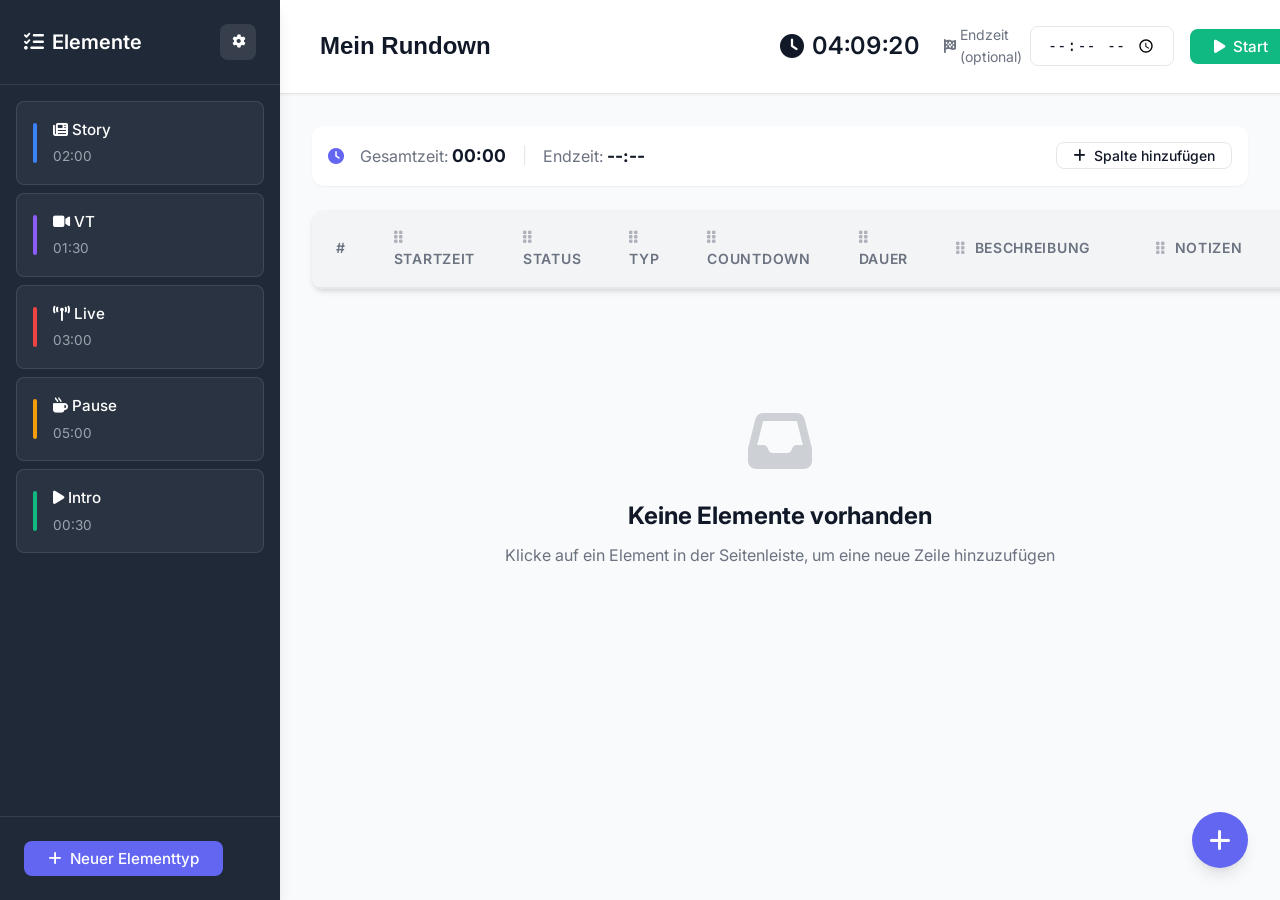
==== index.html @ b4b459bb "Initial Upload" ====
<!DOCTYPE html>
<html lang="de">
<head>
    <meta charset="UTF-8">
    <meta name="viewport" content="width=device-width, initial-scale=1.0">
    <title>BL Rundown Studio</title>
    
    <!-- Google Fonts -->
    <link rel="preconnect" href="https://fonts.googleapis.com">
    <link rel="preconnect" href="https://fonts.gstatic.com" crossorigin>
    <link href="https://fonts.googleapis.com/css2?family=Inter:wght@300;400;500;600;700&display=swap" rel="stylesheet">
    
    <!-- Font Awesome -->
    <link rel="stylesheet" href="https://cdnjs.cloudflare.com/ajax/libs/font-awesome/6.4.0/css/all.min.css">
    
    <link rel="stylesheet" href="styles.css">
</head>
<body>
    <!-- Main Container -->
    <div class="app-container">
        
        <!-- Sidebar -->
        <aside class="sidebar">
            <div class="sidebar-header">
                <h2><i class="fas fa-list-check"></i> Elemente</h2>
                <button id="settings-btn" class="icon-btn" title="Einstellungen">
                    <i class="fas fa-cog"></i>
                </button>
            </div>
            
            <div class="sidebar-content">
                <div id="elements-list" class="elements-list"></div>
            </div>
            
            <div class="sidebar-footer">
                <button id="add-element-type" class="btn btn-primary">
                    <i class="fas fa-plus"></i> Neuer Elementtyp
                </button>
            </div>
        </aside>

        <!-- Main Content -->
        <main class="main-content">
            
            <!-- Header -->
            <header class="app-header">
                <div class="header-left">
                    <input id="rundown-name" type="text" class="rundown-title" placeholder="Rundown-Name" value="Mein Rundown">
                    <span class="save-indicator" id="save-indicator">
                        <i class="fas fa-check-circle"></i> Gespeichert
                    </span>
                </div>
                
                <div class="header-center">
                    <div class="time-display">
                        <i class="fas fa-clock"></i>
                        <span id="current-time">00:00:00</span>
                    </div>
                </div>
                
                <div class="header-right">
                <div class="end-time-group">
                    <label for="end-time">
                        <i class="fas fa-flag-checkered"></i> Endzeit (optional)
                    </label>
                    <input id="end-time" type="time" class="time-input" placeholder="Optional">
                </div>
                    <button id="start-btn" class="btn btn-success">
                        <i class="fas fa-play"></i> Start
                    </button>
                    <button id="reset-btn" class="btn btn-secondary">
                        <i class="fas fa-rotate-right"></i> Reset
                    </button>
                </div>
            </header>

            <!-- Rundown Table -->
            <div class="table-container">
                <div class="table-controls">
                    <div class="total-time">
                        <i class="fas fa-clock"></i>
                        <span>Gesamtzeit: <strong id="total-duration">00:00</strong></span>
                        <span class="separator">|</span>
                        <span>Endzeit: <strong id="calculated-end-time">--:--</strong></span>
                    </div>
                    <button id="add-column-btn" class="btn btn-outline btn-sm">
                        <i class="fas fa-plus"></i> Spalte hinzufügen
                    </button>
                </div>
                
                <table id="rundown-table" class="rundown-table">
                    <thead>
                        <tr id="table-header">
                            <th class="col-number resizable">#<div class="resizer"></div></th>
                            <th class="col-starttime resizable">Startzeit<div class="resizer"></div></th>
                            <th class="col-status resizable">Status<div class="resizer"></div></th>
                            <th class="col-type resizable">Typ<div class="resizer"></div></th>
                            <th class="col-countdown resizable">Countdown<div class="resizer"></div></th>
                            <th class="col-duration resizable">Dauer<div class="resizer"></div></th>
                            <th class="col-description resizable">Beschreibung<div class="resizer"></div></th>
                            <th class="col-notes resizable">Notizen<div class="resizer"></div></th>
                            <th class="col-actions">Aktionen</th>
                        </tr>
                    </thead>
                    <tbody id="rundown-body">
                        <!-- Rows will be added dynamically -->
                    </tbody>
                </table>
                
                <div class="empty-state" id="empty-state">
                    <i class="fas fa-inbox"></i>
                    <h3>Keine Elemente vorhanden</h3>
                    <p>Klicke auf ein Element in der Seitenleiste, um eine neue Zeile hinzuzufügen</p>
                </div>
            </div>

        </main>
    </div>

    <!-- Settings Modal -->
    <div id="settings-modal" class="modal">
        <div class="modal-content">
            <div class="modal-header">
                <h2><i class="fas fa-cog"></i> Einstellungen</h2>
                <button class="modal-close" id="close-settings">
                    <i class="fas fa-times"></i>
                </button>
            </div>
            
            <div class="modal-body">
                <div class="settings-section">
                    <h3>Elementtypen verwalten</h3>
                    <p class="settings-description">Erstelle und bearbeite Standard-Elementtypen für deinen Rundown</p>
                    
                    <div id="element-types-list" class="element-types-list"></div>
                    
                    <button id="add-new-type" class="btn btn-outline">
                        <i class="fas fa-plus"></i> Neuen Typ hinzufügen
                    </button>
                </div>
                
                <div class="settings-section">
                    <h3>Darstellung</h3>
                    <div class="setting-item">
                        <label for="theme-toggle">
                            <i class="fas fa-moon"></i> Dark Mode
                        </label>
                        <label class="switch">
                            <input type="checkbox" id="theme-toggle">
                            <span class="slider"></span>
                        </label>
                    </div>
                </div>
            </div>
            
            <div class="modal-footer">
                <button id="save-settings" class="btn btn-primary">
                    <i class="fas fa-save"></i> Speichern
                </button>
            </div>
        </div>
    </div>

    <!-- Floating Action Button -->
    <button id="fab-add-row" class="fab" title="Neue Zeile hinzufügen">
        <i class="fas fa-plus"></i>
    </button>

    <script src="script.js"></script>
</body>
</html>
---- styles.css ----
/* ===================================
   CSS Variables & Theme
   =================================== */
:root {
    /* Colors */
    --primary-color: #6366f1;
    --primary-hover: #4f46e5;
    --success-color: #10b981;
    --success-hover: #059669;
    --danger-color: #ef4444;
    --danger-hover: #dc2626;
    --warning-color: #f59e0b;
    --secondary-color: #6b7280;
    
    /* Background Colors */
    --bg-primary: #ffffff;
    --bg-secondary: #f9fafb;
    --bg-tertiary: #f3f4f6;
    --bg-sidebar: #1f2937;
    --bg-header: #ffffff;
    
    /* Text Colors */
    --text-primary: #111827;
    --text-secondary: #6b7280;
    --text-tertiary: #9ca3af;
    --text-light: #ffffff;
    
    /* Border Colors */
    --border-color: #e5e7eb;
    --border-hover: #d1d5db;
    
    /* Shadows */
    --shadow-sm: 0 1px 2px 0 rgba(0, 0, 0, 0.05);
    --shadow-md: 0 4px 6px -1px rgba(0, 0, 0, 0.1), 0 2px 4px -1px rgba(0, 0, 0, 0.06);
    --shadow-lg: 0 10px 15px -3px rgba(0, 0, 0, 0.1), 0 4px 6px -2px rgba(0, 0, 0, 0.05);
    --shadow-xl: 0 20px 25px -5px rgba(0, 0, 0, 0.1), 0 10px 10px -5px rgba(0, 0, 0, 0.04);
    
    /* Spacing */
    --spacing-xs: 0.25rem;
    --spacing-sm: 0.5rem;
    --spacing-md: 1rem;
    --spacing-lg: 1.5rem;
    --spacing-xl: 2rem;
    
    /* Border Radius */
    --radius-sm: 0.375rem;
    --radius-md: 0.5rem;
    --radius-lg: 0.75rem;
    --radius-xl: 1rem;
    
    /* Transitions */
    --transition-fast: 150ms ease-in-out;
    --transition-base: 200ms ease-in-out;
    --transition-slow: 300ms ease-in-out;
    
    /* Sidebar */
    --sidebar-width: 280px;
}

/* Dark Mode */
body.dark-mode {
    --bg-primary: #111827;
    --bg-secondary: #1f2937;
    --bg-tertiary: #374151;
    --bg-sidebar: #0f172a;
    --bg-header: #1f2937;
    
    --text-primary: #f9fafb;
    --text-secondary: #d1d5db;
    --text-tertiary: #9ca3af;
    
    --border-color: #374151;
    --border-hover: #4b5563;
}

/* ===================================
   Reset & Base Styles
   =================================== */
* {
    margin: 0;
    padding: 0;
    box-sizing: border-box;
}

body {
    font-family: 'Inter', -apple-system, BlinkMacSystemFont, 'Segoe UI', Roboto, sans-serif;
    background: var(--bg-secondary);
    color: var(--text-primary);
    line-height: 1.6;
    overflow-x: hidden;
}

/* ===================================
   App Container
   =================================== */
.app-container {
    display: flex;
    height: 100vh;
    overflow: hidden;
}

/* ===================================
   Sidebar
   =================================== */
.sidebar {
    width: var(--sidebar-width);
    background: var(--bg-sidebar);
    color: var(--text-light);
    display: flex;
    flex-direction: column;
    box-shadow: var(--shadow-lg);
    z-index: 100;
}

.sidebar-header {
    padding: var(--spacing-lg);
    border-bottom: 1px solid rgba(255, 255, 255, 0.1);
    display: flex;
    justify-content: space-between;
    align-items: center;
}

.sidebar-header h2 {
    font-size: 1.25rem;
    font-weight: 600;
    display: flex;
    align-items: center;
    gap: var(--spacing-sm);
}

.sidebar-content {
    flex: 1;
    overflow-y: auto;
    padding: var(--spacing-md);
}

.sidebar-footer {
    padding: var(--spacing-lg);
    border-top: 1px solid rgba(255, 255, 255, 0.1);
}

/* Elements List */
.elements-list {
    display: flex;
    flex-direction: column;
    gap: var(--spacing-sm);
}

.element-item {
    background: rgba(255, 255, 255, 0.05);
    border: 1px solid rgba(255, 255, 255, 0.1);
    border-radius: var(--radius-md);
    padding: var(--spacing-md);
    cursor: pointer;
    transition: all var(--transition-base);
    display: flex;
    align-items: center;
    gap: var(--spacing-md);
}

.element-item:hover {
    background: rgba(255, 255, 255, 0.1);
    transform: translateX(4px);
}

.element-color {
    width: 4px;
    height: 40px;
    border-radius: var(--radius-sm);
    flex-shrink: 0;
}

.element-info {
    flex: 1;
}

.element-name {
    font-weight: 500;
    font-size: 0.95rem;
    margin-bottom: var(--spacing-xs);
}

.element-duration {
    font-size: 0.85rem;
    color: var(--text-tertiary);
}

.element-actions {
    display: flex;
    gap: var(--spacing-xs);
    opacity: 0;
    transition: opacity var(--transition-base);
}

.element-item:hover .element-actions {
    opacity: 1;
}

/* ===================================
   Main Content
   =================================== */
.main-content {
    flex: 1;
    display: flex;
    flex-direction: column;
    overflow: hidden;
}

/* ===================================
   Header
   =================================== */
.app-header {
    background: var(--bg-header);
    padding: var(--spacing-lg) var(--spacing-xl);
    border-bottom: 1px solid var(--border-color);
    display: flex;
    justify-content: space-between;
    align-items: center;
    gap: var(--spacing-lg);
    box-shadow: var(--shadow-sm);
}

.header-left {
    display: flex;
    align-items: center;
    gap: var(--spacing-md);
    flex: 1;
}

.rundown-title {
    font-size: 1.5rem;
    font-weight: 600;
    border: none;
    background: transparent;
    color: var(--text-primary);
    outline: none;
    padding: var(--spacing-sm);
    border-radius: var(--radius-md);
    transition: background var(--transition-base);
}

.rundown-title:hover,
.rundown-title:focus {
    background: var(--bg-tertiary);
}

.save-indicator {
    display: flex;
    align-items: center;
    gap: var(--spacing-xs);
    font-size: 0.875rem;
    color: var(--success-color);
    opacity: 0;
    transition: opacity var(--transition-base);
}

.save-indicator.show {
    opacity: 1;
}

.header-center {
    display: flex;
    align-items: center;
}

.time-display {
    display: flex;
    align-items: center;
    gap: var(--spacing-sm);
    font-size: 1.5rem;
    font-weight: 600;
    color: var(--text-primary);
    font-variant-numeric: tabular-nums;
}

.header-right {
    display: flex;
    align-items: center;
    gap: var(--spacing-md);
}

.end-time-group {
    display: flex;
    align-items: center;
    gap: var(--spacing-sm);
}

.end-time-group label {
    font-size: 0.875rem;
    color: var(--text-secondary);
    display: flex;
    align-items: center;
    gap: var(--spacing-xs);
}

.time-input {
    padding: var(--spacing-sm) var(--spacing-md);
    border: 1px solid var(--border-color);
    border-radius: var(--radius-md);
    font-size: 0.95rem;
    background: var(--bg-primary);
    color: var(--text-primary);
    transition: all var(--transition-base);
}

.time-input:focus {
    outline: none;
    border-color: var(--primary-color);
    box-shadow: 0 0 0 3px rgba(99, 102, 241, 0.1);
}

/* ===================================
   Buttons
   =================================== */
.btn {
    padding: var(--spacing-sm) var(--spacing-lg);
    border: none;
    border-radius: var(--radius-md);
    font-size: 0.95rem;
    font-weight: 500;
    cursor: pointer;
    display: inline-flex;
    align-items: center;
    gap: var(--spacing-sm);
    transition: all var(--transition-base);
    font-family: inherit;
}

.btn:hover {
    transform: translateY(-1px);
    box-shadow: var(--shadow-md);
}

.btn:active {
    transform: translateY(0);
}

.btn-primary {
    background: var(--primary-color);
    color: white;
}

.btn-primary:hover {
    background: var(--primary-hover);
}

.btn-success {
    background: var(--success-color);
    color: white;
}

.btn-success:hover {
    background: var(--success-hover);
}

.btn-secondary {
    background: var(--secondary-color);
    color: white;
}

.btn-secondary:hover {
    background: #4b5563;
}

.btn-danger {
    background: var(--danger-color);
    color: white;
}

.btn-danger:hover {
    background: var(--danger-hover);
}

.btn-outline {
    background: transparent;
    border: 1px solid var(--border-color);
    color: var(--text-primary);
}

.btn-outline:hover {
    background: var(--bg-tertiary);
}

.icon-btn {
    width: 36px;
    height: 36px;
    border: none;
    background: rgba(255, 255, 255, 0.1);
    color: var(--text-light);
    border-radius: var(--radius-md);
    cursor: pointer;
    display: flex;
    align-items: center;
    justify-content: center;
    transition: all var(--transition-base);
}

.icon-btn:hover {
    background: rgba(255, 255, 255, 0.2);
}

/* ===================================
   Table Container
   =================================== */
.table-container {
    flex: 1;
    overflow: auto;
    padding: var(--spacing-xl);
    position: relative;
}

.table-controls {
    display: flex;
    justify-content: space-between;
    align-items: center;
    margin-bottom: var(--spacing-lg);
    padding: var(--spacing-md);
    background: var(--bg-primary);
    border-radius: var(--radius-lg);
    box-shadow: var(--shadow-sm);
}

.total-time {
    display: flex;
    align-items: center;
    gap: var(--spacing-md);
    font-size: 1rem;
    color: var(--text-secondary);
}

.total-time i {
    color: var(--primary-color);
}

.total-time strong {
    color: var(--text-primary);
    font-size: 1.1rem;
}

.total-time .separator {
    color: var(--border-color);
}

.btn-sm {
    padding: var(--spacing-xs) var(--spacing-md);
    font-size: 0.875rem;
}

/* ===================================
   Rundown Table
   =================================== */
.rundown-table {
    width: 100%;
    border-collapse: separate;
    border-spacing: 0;
    background: var(--bg-primary);
    border-radius: var(--radius-lg);
    overflow: hidden;
    box-shadow: var(--shadow-md);
}

.rundown-table thead {
    position: sticky;
    top: 0;
    z-index: 10;
}

.rundown-table th {
    background: var(--bg-tertiary);
    color: var(--text-secondary);
    font-weight: 600;
    font-size: 0.875rem;
    text-transform: uppercase;
    letter-spacing: 0.05em;
    padding: var(--spacing-md) var(--spacing-lg);
    text-align: left;
    border-bottom: 2px solid var(--border-color);
}

.rundown-table tbody tr {
    transition: all var(--transition-base);
    border-bottom: 1px solid var(--border-color);
}

.rundown-table tbody tr:hover {
    background: var(--bg-secondary);
}

.rundown-table tbody tr.active {
    background: linear-gradient(90deg, rgba(239, 68, 68, 0.15) 0%, rgba(239, 68, 68, 0.05) 100%);
    border-left: 4px solid var(--danger-color);
    box-shadow: 0 0 0 1px rgba(239, 68, 68, 0.2);
}

.rundown-table tbody tr.next {
    background: linear-gradient(90deg, rgba(16, 185, 129, 0.15) 0%, rgba(16, 185, 129, 0.05) 100%);
    border-left: 4px solid var(--success-color);
    cursor: pointer;
    box-shadow: 0 0 0 1px rgba(16, 185, 129, 0.2);
}

.rundown-table tbody tr.next:hover {
    background: linear-gradient(90deg, rgba(16, 185, 129, 0.25) 0%, rgba(16, 185, 129, 0.1) 100%);
    transform: translateX(2px);
}

.rundown-table tbody tr.preview {
    background: linear-gradient(90deg, rgba(245, 158, 11, 0.2) 0%, rgba(245, 158, 11, 0.05) 100%);
    border-left: 4px solid var(--warning-color);
    cursor: pointer;
    box-shadow: 0 0 0 1px rgba(245, 158, 11, 0.3);
}

.rundown-table tbody tr.preview:hover {
    background: linear-gradient(90deg, rgba(245, 158, 11, 0.3) 0%, rgba(245, 158, 11, 0.1) 100%);
}

.rundown-table tbody tr.completed {
    opacity: 0.6;
}

.rundown-table tbody tr.dragging {
    opacity: 0.4;
    background: var(--bg-tertiary);
    box-shadow: var(--shadow-xl);
    cursor: grabbing;
}

.rundown-table tbody tr.drag-over {
    position: relative;
    border-top: 4px solid var(--primary-color);
    background: linear-gradient(to bottom, rgba(99, 102, 241, 0.15) 0%, transparent 50%);
}

.rundown-table tbody tr.drag-over::before {
    content: '▼ Hier einfügen';
    position: absolute;
    top: -20px;
    left: 50%;
    transform: translateX(-50%);
    background: var(--primary-color);
    color: white;
    padding: var(--spacing-xs) var(--spacing-md);
    border-radius: var(--radius-md);
    font-size: 0.75rem;
    font-weight: 600;
    white-space: nowrap;
    box-shadow: var(--shadow-lg);
    z-index: 100;
    animation: dropIndicator 0.6s ease-in-out infinite;
}

@keyframes dropIndicator {
    0%, 100% {
        transform: translateX(-50%) translateY(0);
        opacity: 1;
    }
    50% {
        transform: translateX(-50%) translateY(-3px);
        opacity: 0.8;
    }
}

.rundown-table tbody tr.drag-over::after {
    content: '';
    position: absolute;
    top: -2px;
    left: 0;
    right: 0;
    height: 4px;
    background: linear-gradient(90deg, 
        transparent 0%, 
        var(--primary-color) 20%, 
        var(--primary-color) 80%, 
        transparent 100%
    );
    box-shadow: 0 0 10px rgba(99, 102, 241, 0.6);
    animation: shimmer 1.5s ease-in-out infinite;
}

@keyframes shimmer {
    0% {
        opacity: 0.5;
    }
    50% {
        opacity: 1;
    }
    100% {
        opacity: 0.5;
    }
}

.rundown-table td {
    padding: var(--spacing-md) var(--spacing-lg);
    color: var(--text-primary);
}

/* Column Widths */
.col-number {
    width: 60px;
    text-align: center;
}

.col-starttime {
    width: 100px;
    font-variant-numeric: tabular-nums;
}

.col-status {
    width: 120px;
    min-width: 40px;
}

.col-type {
    width: 120px;
    min-width: 40px;
}

/* Responsive Status and Type Badges */
.status-badge {
    white-space: nowrap;
    display: inline-flex;
    align-items: center;
}

.type-badge {
    display: inline-flex;
    align-items: center;
}

.status-badge .badge-text,
.type-badge .badge-text {
    display: inline;
    overflow: hidden;
    transition: all var(--transition-fast);
}

/* Compact mode for narrow columns */
.col-status {
    text-align: center;
}

.col-type {
    text-align: center;
}

/* Hide text in narrow columns using container queries fallback */
.col-status.narrow .status-badge .badge-text,
.col-type.narrow .type-badge .badge-text {
    display: none;
    width: 0;
    opacity: 0;
}

.col-countdown {
    width: 120px;
    font-variant-numeric: tabular-nums;
}

.col-duration {
    width: 100px;
}

.col-description {
    min-width: 200px;
}

.col-notes {
    min-width: 150px;
}

.col-actions {
    width: 120px;
}

.col-custom {
    min-width: 150px;
}

/* Delete Column Button */
.delete-column-btn {
    position: absolute;
    top: 2px;
    right: 25px;
    width: 20px;
    height: 20px;
    border: none;
    background: var(--danger-color);
    color: white;
    border-radius: 50%;
    cursor: pointer;
    display: none;
    align-items: center;
    justify-content: center;
    font-size: 0.7rem;
    padding: 0;
    transition: all var(--transition-fast);
}

.col-custom:hover .delete-column-btn {
    display: flex;
}

.delete-column-btn:hover {
    background: var(--danger-hover);
    transform: scale(1.1);
}

/* Resizable Columns */
.resizable {
    position: relative;
}

.resizer {
    position: absolute;
    top: 0;
    right: 0;
    width: 5px;
    height: 100%;
    cursor: col-resize;
    user-select: none;
    background: transparent;
    transition: background var(--transition-fast);
}

.resizer:hover {
    background: var(--primary-color);
}

.resizer.resizing {
    background: var(--primary-color);
}

/* Editable Cells */
.editable {
    cursor: text;
    border-radius: var(--radius-sm);
    padding: var(--spacing-sm);
    transition: background var(--transition-base);
}

.editable:hover {
    background: var(--bg-tertiary);
}

.editable:focus {
    outline: 2px solid var(--primary-color);
    outline-offset: -2px;
    background: var(--bg-primary);
}

/* Status Badge */
.status-badge {
    display: inline-flex;
    align-items: center;
    gap: var(--spacing-xs);
    padding: var(--spacing-xs) var(--spacing-sm);
    border-radius: var(--radius-md);
    font-size: 0.75rem;
    font-weight: 500;
}

.status-upcoming {
    background: rgba(107, 114, 128, 0.1);
    color: var(--secondary-color);
}

.status-active {
    background: rgba(239, 68, 68, 0.1);
    color: var(--danger-color);
    animation: pulse 2s ease-in-out infinite;
}

@keyframes pulse {
    0%, 100% {
        opacity: 1;
    }
    50% {
        opacity: 0.7;
    }
}

.status-next {
    background: rgba(16, 185, 129, 0.1);
    color: var(--success-color);
}

.status-preview {
    background: rgba(245, 158, 11, 0.1);
    color: var(--warning-color);
    font-weight: 600;
}

.status-completed {
    background: rgba(99, 102, 241, 0.1);
    color: var(--primary-color);
}

/* Type Badge */
.type-badge {
    display: inline-block;
    padding: var(--spacing-xs) var(--spacing-md);
    border-radius: var(--radius-md);
    font-size: 0.875rem;
    font-weight: 500;
    border-left: 3px solid;
}

/* Countdown Display */
.countdown-display {
    font-variant-numeric: tabular-nums;
    font-weight: 600;
    font-size: 1.1rem;
}

.countdown-display.warning {
    color: var(--warning-color);
}

.countdown-display.danger {
    color: var(--danger-color);
}

/* Row Actions */
.row-actions {
    display: flex;
    gap: var(--spacing-xs);
    opacity: 0;
    transition: opacity var(--transition-base);
}

.rundown-table tbody tr:hover .row-actions {
    opacity: 1;
}

.action-btn {
    width: 28px;
    height: 28px;
    border: none;
    background: transparent;
    color: var(--text-secondary);
    border-radius: var(--radius-sm);
    cursor: pointer;
    display: flex;
    align-items: center;
    justify-content: center;
    transition: all var(--transition-base);
}

.action-btn:hover {
    background: var(--bg-tertiary);
    color: var(--text-primary);
}

/* ===================================
   Empty State
   =================================== */
.empty-state {
    display: none;
    flex-direction: column;
    align-items: center;
    justify-content: center;
    padding: var(--spacing-xl);
    text-align: center;
    color: var(--text-secondary);
    min-height: 400px;
}

.empty-state.show {
    display: flex;
}

.empty-state i {
    font-size: 4rem;
    margin-bottom: var(--spacing-lg);
    opacity: 0.3;
}

.empty-state h3 {
    font-size: 1.5rem;
    margin-bottom: var(--spacing-sm);
    color: var(--text-primary);
}

.empty-state p {
    font-size: 1rem;
}

/* ===================================
   Modal
   =================================== */
.modal {
    display: none;
    position: fixed;
    top: 0;
    left: 0;
    width: 100%;
    height: 100%;
    background: rgba(0, 0, 0, 0.5);
    backdrop-filter: blur(4px);
    z-index: 1000;
    align-items: center;
    justify-content: center;
    animation: fadeIn var(--transition-base);
}

.modal.show {
    display: flex;
}

@keyframes fadeIn {
    from {
        opacity: 0;
    }
    to {
        opacity: 1;
    }
}

.modal-content {
    background: var(--bg-primary);
    border-radius: var(--radius-xl);
    box-shadow: var(--shadow-xl);
    max-width: 600px;
    width: 90%;
    max-height: 90vh;
    overflow: hidden;
    display: flex;
    flex-direction: column;
    animation: slideUp var(--transition-slow);
}

@keyframes slideUp {
    from {
        transform: translateY(20px);
        opacity: 0;
    }
    to {
        transform: translateY(0);
        opacity: 1;
    }
}

.modal-header {
    padding: var(--spacing-lg) var(--spacing-xl);
    border-bottom: 1px solid var(--border-color);
    display: flex;
    justify-content: space-between;
    align-items: center;
}

.modal-header h2 {
    font-size: 1.5rem;
    font-weight: 600;
    display: flex;
    align-items: center;
    gap: var(--spacing-sm);
}

.modal-close {
    width: 36px;
    height: 36px;
    border: none;
    background: transparent;
    color: var(--text-secondary);
    border-radius: var(--radius-md);
    cursor: pointer;
    display: flex;
    align-items: center;
    justify-content: center;
    transition: all var(--transition-base);
}

.modal-close:hover {
    background: var(--bg-tertiary);
    color: var(--text-primary);
}

.modal-body {
    flex: 1;
    overflow-y: auto;
    padding: var(--spacing-xl);
}

.modal-footer {
    padding: var(--spacing-lg) var(--spacing-xl);
    border-top: 1px solid var(--border-color);
    display: flex;
    justify-content: flex-end;
    gap: var(--spacing-md);
}

/* Settings Sections */
.settings-section {
    margin-bottom: var(--spacing-xl);
}

.settings-section:last-child {
    margin-bottom: 0;
}

.settings-section h3 {
    font-size: 1.125rem;
    font-weight: 600;
    margin-bottom: var(--spacing-sm);
}

.settings-description {
    color: var(--text-secondary);
    font-size: 0.875rem;
    margin-bottom: var(--spacing-lg);
}

/* Element Types List */
.element-types-list {
    display: flex;
    flex-direction: column;
    gap: var(--spacing-md);
    margin-bottom: var(--spacing-lg);
}

.element-type-item {
    background: var(--bg-secondary);
    border: 1px solid var(--border-color);
    border-radius: var(--radius-md);
    padding: var(--spacing-md);
    display: flex;
    gap: var(--spacing-md);
    align-items: center;
}

.element-type-item input[type="text"] {
    flex: 1;
    padding: var(--spacing-sm) var(--spacing-md);
    border: 1px solid var(--border-color);
    border-radius: var(--radius-md);
    background: var(--bg-primary);
    color: var(--text-primary);
    font-size: 0.95rem;
}

.element-type-item input[type="text"]:focus {
    outline: none;
    border-color: var(--primary-color);
}

.element-type-item input[type="color"] {
    width: 50px;
    height: 40px;
    border: 1px solid var(--border-color);
    border-radius: var(--radius-md);
    cursor: pointer;
}

.element-type-item .icon-btn {
    background: transparent;
    color: var(--danger-color);
}

.element-type-item .icon-btn:hover {
    background: rgba(239, 68, 68, 0.1);
    color: var(--danger-hover);
}

.icon-picker-btn {
    width: 50px;
    height: 40px;
    border: 1px solid var(--border-color);
    border-radius: var(--radius-md);
    background: var(--bg-primary);
    color: var(--text-primary);
    cursor: pointer;
    display: flex;
    align-items: center;
    justify-content: center;
    font-size: 1.2rem;
    transition: all var(--transition-base);
}

.icon-picker-btn:hover {
    background: var(--bg-tertiary);
    border-color: var(--primary-color);
}

/* Icon Picker Modal */
.icon-picker-content {
    max-width: 700px;
    max-height: 80vh;
}

.icon-search {
    margin-bottom: var(--spacing-lg);
}

.icon-search input {
    width: 100%;
    padding: var(--spacing-md);
    border: 1px solid var(--border-color);
    border-radius: var(--radius-md);
    background: var(--bg-primary);
    color: var(--text-primary);
    font-size: 1rem;
}

.icon-search input:focus {
    outline: none;
    border-color: var(--primary-color);
    box-shadow: 0 0 0 3px rgba(99, 102, 241, 0.1);
}

.icon-grid {
    display: grid;
    grid-template-columns: repeat(auto-fill, minmax(120px, 1fr));
    gap: var(--spacing-sm);
    max-height: 400px;
    overflow-y: auto;
    padding: var(--spacing-sm);
}

.icon-option {
    display: flex;
    flex-direction: column;
    align-items: center;
    gap: var(--spacing-xs);
    padding: var(--spacing-md);
    border: 2px solid var(--border-color);
    border-radius: var(--radius-md);
    background: var(--bg-secondary);
    color: var(--text-primary);
    cursor: pointer;
    transition: all var(--transition-base);
}

.icon-option:hover {
    background: var(--bg-tertiary);
    border-color: var(--primary-color);
    transform: translateY(-2px);
}

.icon-option.selected {
    background: var(--primary-color);
    color: white;
    border-color: var(--primary-color);
}

.icon-option i {
    font-size: 1.5rem;
}

.icon-option .icon-name {
    font-size: 0.75rem;
    text-align: center;
    line-height: 1.2;
}

/* Setting Item */
.setting-item {
    display: flex;
    justify-content: space-between;
    align-items: center;
    padding: var(--spacing-md);
    background: var(--bg-secondary);
    border-radius: var(--radius-md);
}

.setting-item label {
    display: flex;
    align-items: center;
    gap: var(--spacing-sm);
    font-weight: 500;
}

/* Toggle Switch */
.switch {
    position: relative;
    display: inline-block;
    width: 50px;
    height: 26px;
}

.switch input {
    opacity: 0;
    width: 0;
    height: 0;
}

.slider {
    position: absolute;
    cursor: pointer;
    top: 0;
    left: 0;
    right: 0;
    bottom: 0;
    background-color: var(--secondary-color);
    transition: var(--transition-base);
    border-radius: 26px;
}

.slider:before {
    position: absolute;
    content: "";
    height: 20px;
    width: 20px;
    left: 3px;
    bottom: 3px;
    background-color: white;
    transition: var(--transition-base);
    border-radius: 50%;
}

input:checked + .slider {
    background-color: var(--primary-color);
}

input:checked + .slider:before {
    transform: translateX(24px);
}

/* ===================================
   Floating Action Button
   =================================== */
.fab {
    position: fixed;
    bottom: var(--spacing-xl);
    right: var(--spacing-xl);
    width: 56px;
    height: 56px;
    border-radius: 50%;
    background: var(--primary-color);
    color: white;
    border: none;
    box-shadow: var(--shadow-lg);
    cursor: pointer;
    display: flex;
    align-items: center;
    justify-content: center;
    font-size: 1.5rem;
    transition: all var(--transition-base);
    z-index: 100;
}

.fab:hover {
    background: var(--primary-hover);
    transform: scale(1.1);
    box-shadow: var(--shadow-xl);
}

.fab:active {
    transform: scale(0.95);
}

/* Column Drag Handle */
.column-drag-handle {
    margin-right: var(--spacing-xs);
    opacity: 0.5;
    cursor: move;
}

.draggable-column:hover .column-drag-handle {
    opacity: 1;
}

.draggable-column.dragging {
    opacity: 0.5;
}

.column-drag-over {
    border-left: 3px solid var(--primary-color) !important;
    background: rgba(99, 102, 241, 0.1) !important;
}

/* ===================================
   Scrollbar Styling
   =================================== */
::-webkit-scrollbar {
    width: 8px;
    height: 8px;
}

::-webkit-scrollbar-track {
    background: var(--bg-secondary);
}

::-webkit-scrollbar-thumb {
    background: var(--border-color);
    border-radius: var(--radius-md);
}

::-webkit-scrollbar-thumb:hover {
    background: var(--border-hover);
}

/* ===================================
   Responsive Design
   =================================== */
@media (max-width: 1024px) {
    .sidebar {
        width: 240px;
    }
    
    .app-header {
        flex-wrap: wrap;
    }
}

@media (max-width: 768px) {
    .sidebar {
        position: fixed;
        left: -280px;
        transition: left var(--transition-slow);
        height: 100vh;
    }
    
    .sidebar.open {
        left: 0;
    }
    
    .app-header {
        padding: var(--spacing-md);
    }
    
    .header-center {
        order: 3;
        width: 100%;
        justify-content: center;
        margin-top: var(--spacing-md);
    }
}

/* ===================================
   Utility Classes
   =================================== */
.hidden {
    display: none !important;
}

.text-center {
    text-align: center;
}

.mt-1 {
    margin-top: var(--spacing-sm);
}

.mt-2 {
    margin-top: var(--spacing-md);
}

.mb-1 {
    margin-bottom: var(--spacing-sm);
}

.mb-2 {
    margin-bottom: var(--spacing-md);
}
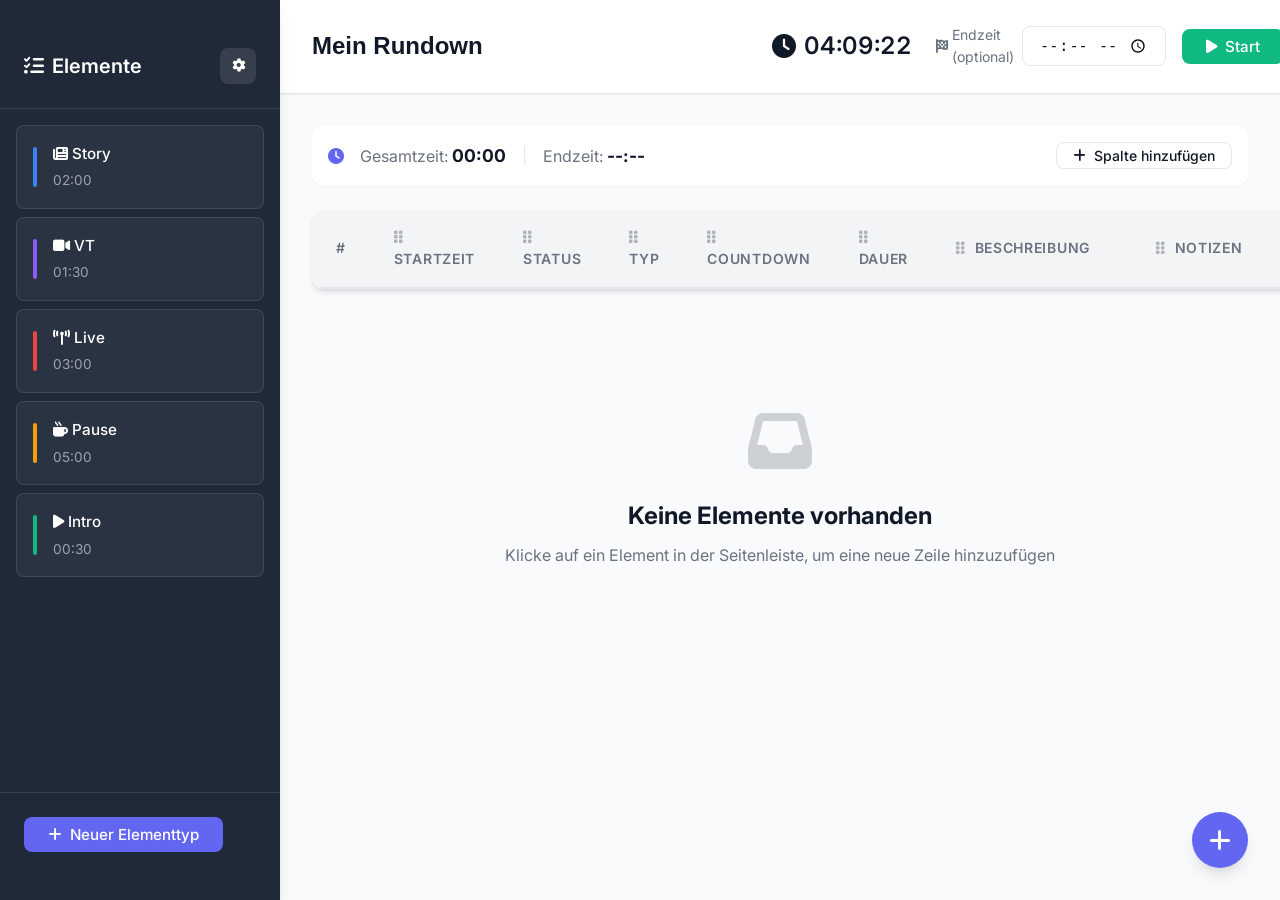
==== commit 98fb848c: "Update_PWA_010226_2354" ====
--- a/index.html
+++ b/index.html
@@ -2,8 +2,23 @@
 <html lang="de">
 <head>
     <meta charset="UTF-8">
-    <meta name="viewport" content="width=device-width, initial-scale=1.0">
+    <meta name="viewport" content="width=device-width, initial-scale=1.0, maximum-scale=1.0, user-scalable=no">
     <title>BL Rundown Studio</title>
+    
+    <!-- PWA Meta Tags -->
+    <meta name="description" content="Professionelle Rundown-Management-Anwendung für Broadcast- und Live-Produktionen">
+    <meta name="theme-color" content="#6366f1">
+    <meta name="apple-mobile-web-app-capable" content="yes">
+    <meta name="apple-mobile-web-app-status-bar-style" content="black-translucent">
+    <meta name="apple-mobile-web-app-title" content="BL Rundown">
+    
+    <!-- Icons -->
+    <link rel="icon" type="image/png" sizes="192x192" href="icon-192.png">
+    <link rel="icon" type="image/png" sizes="512x512" href="icon-512.png">
+    <link rel="apple-touch-icon" href="apple-touch-icon.png">
+    
+    <!-- Manifest -->
+    <link rel="manifest" href="manifest.json">
     
     <!-- Google Fonts -->
     <link rel="preconnect" href="https://fonts.googleapis.com">
--- a/styles.css
+++ b/styles.css
@@ -480,6 +480,19 @@
 .rundown-table tbody tr {
     transition: all var(--transition-base);
     border-bottom: 1px solid var(--border-color);
+    cursor: grab !important;
+}
+
+.rundown-table tbody tr:active {
+    cursor: grabbing !important;
+}
+
+.rundown-table tbody tr[draggable="true"] {
+    cursor: grab !important;
+}
+
+.rundown-table tbody tr[draggable="true"]:active {
+    cursor: grabbing !important;
 }
 
 .rundown-table tbody tr:hover {
@@ -737,6 +750,7 @@
     border-radius: var(--radius-sm);
     padding: var(--spacing-sm);
     transition: background var(--transition-base);
+    user-select: text;
 }
 
 .editable:hover {
@@ -747,6 +761,13 @@
     outline: 2px solid var(--primary-color);
     outline-offset: -2px;
     background: var(--bg-primary);
+}
+
+/* Prevent editable cells from being draggable */
+.editable {
+    -webkit-user-drag: none;
+    -moz-user-drag: none;
+    user-drag: none;
 }
 
 /* Status Badge */
@@ -1293,6 +1314,8 @@
 /* ===================================
    Responsive Design
    =================================== */
+
+/* Tablet */
 @media (max-width: 1024px) {
     .sidebar {
         width: 240px;
@@ -1300,30 +1323,381 @@
     
     .app-header {
         flex-wrap: wrap;
-    }
-}
-
+        gap: var(--spacing-sm);
+    }
+    
+    .header-right {
+        flex-wrap: wrap;
+    }
+}
+
+/* Mobile & Portrait Mode */
 @media (max-width: 768px) {
+    :root {
+        --sidebar-width: 280px;
+        --spacing-xs: 0.2rem;
+        --spacing-sm: 0.4rem;
+        --spacing-md: 0.8rem;
+        --spacing-lg: 1rem;
+        --spacing-xl: 1.2rem;
+    }
+    
+    /* Sidebar as overlay */
     .sidebar {
         position: fixed;
         left: -280px;
         transition: left var(--transition-slow);
         height: 100vh;
+        z-index: 1000;
+        box-shadow: var(--shadow-xl);
     }
     
     .sidebar.open {
         left: 0;
     }
     
+    /* Add overlay backdrop when sidebar is open */
+    .sidebar.open::before {
+        content: '';
+        position: fixed;
+        top: 0;
+        left: 280px;
+        right: 0;
+        bottom: 0;
+        background: rgba(0, 0, 0, 0.5);
+        z-index: -1;
+    }
+    
+    /* Compact header */
     .app-header {
+        padding: var(--spacing-sm) var(--spacing-md);
+        flex-direction: column;
+        gap: var(--spacing-sm);
+    }
+    
+    .header-left,
+    .header-center,
+    .header-right {
+        width: 100%;
+        justify-content: space-between;
+    }
+    
+    .header-center {
+        order: 1;
+        justify-content: center;
+    }
+    
+    .header-left {
+        order: 2;
+    }
+    
+    .header-right {
+        order: 3;
+        flex-wrap: wrap;
+        gap: var(--spacing-xs);
+    }
+    
+    .rundown-title {
+        font-size: 1.2rem;
+    }
+    
+    .time-display {
+        font-size: 1.2rem;
+    }
+    
+    .end-time-group {
+        flex: 1;
+    }
+    
+    .end-time-group label {
+        font-size: 0.75rem;
+    }
+    
+    .time-input {
+        font-size: 0.85rem;
+        padding: var(--spacing-xs) var(--spacing-sm);
+    }
+    
+    .btn {
+        padding: var(--spacing-xs) var(--spacing-sm);
+        font-size: 0.85rem;
+    }
+    
+    /* Table controls */
+    .table-controls {
+        flex-direction: column;
+        gap: var(--spacing-sm);
+        padding: var(--spacing-sm);
+    }
+    
+    .total-time {
+        flex-direction: column;
+        gap: var(--spacing-xs);
+        font-size: 0.85rem;
+        align-items: flex-start;
+    }
+    
+    .total-time .separator {
+        display: none;
+    }
+    
+    /* Table container */
+    .table-container {
+        padding: var(--spacing-sm);
+        overflow-x: auto;
+    }
+    
+    /* Table adjustments */
+    .rundown-table {
+        font-size: 0.85rem;
+    }
+    
+    .rundown-table th,
+    .rundown-table td {
+        padding: var(--spacing-xs) var(--spacing-sm);
+    }
+    
+    /* Hide less important columns on mobile */
+    .col-starttime,
+    .col-notes {
+        display: none;
+    }
+    
+    /* Compact column widths */
+    .col-number {
+        width: 40px;
+    }
+    
+    .col-status {
+        width: 60px;
+    }
+    
+    .col-type {
+        width: 80px;
+    }
+    
+    .col-countdown {
+        width: 80px;
+    }
+    
+    .col-duration {
+        width: 70px;
+    }
+    
+    .col-description {
+        min-width: 150px;
+    }
+    
+    .col-actions {
+        width: 80px;
+    }
+    
+    /* Hide badge text, show only icons */
+    .status-badge .badge-text,
+    .type-badge .badge-text {
+        display: none;
+    }
+    
+    .status-badge,
+    .type-badge {
+        padding: var(--spacing-xs);
+        justify-content: center;
+    }
+    
+    /* Compact action buttons */
+    .row-actions {
+        opacity: 1;
+        gap: 2px;
+    }
+    
+    .action-btn {
+        width: 24px;
+        height: 24px;
+        font-size: 0.75rem;
+    }
+    
+    /* FAB positioning */
+    .fab {
+        bottom: var(--spacing-md);
+        right: var(--spacing-md);
+        width: 48px;
+        height: 48px;
+        font-size: 1.2rem;
+    }
+    
+    /* Modal adjustments */
+    .modal-content {
+        width: 95%;
+        max-height: 85vh;
+    }
+    
+    .modal-header h2 {
+        font-size: 1.2rem;
+    }
+    
+    .modal-body {
         padding: var(--spacing-md);
     }
     
+    /* Settings sections */
+    .element-type-item {
+        flex-direction: column;
+        align-items: stretch;
+    }
+    
+    .element-type-item input[type="text"] {
+        width: 100%;
+    }
+    
+    .element-type-item .icon-btn {
+        align-self: flex-end;
+    }
+    
+    /* Icon picker */
+    .icon-grid {
+        grid-template-columns: repeat(auto-fill, minmax(80px, 1fr));
+        gap: var(--spacing-xs);
+    }
+    
+    .icon-option {
+        padding: var(--spacing-sm);
+    }
+    
+    .icon-option i {
+        font-size: 1.2rem;
+    }
+    
+    .icon-option .icon-name {
+        font-size: 0.65rem;
+    }
+}
+
+/* Extra small devices (Portrait phones) */
+@media (max-width: 480px) {
+    .app-header {
+        padding: var(--spacing-xs) var(--spacing-sm);
+    }
+    
+    .rundown-title {
+        font-size: 1rem;
+    }
+    
+    .time-display {
+        font-size: 1rem;
+    }
+    
+    .btn {
+        padding: var(--spacing-xs);
+        font-size: 0.75rem;
+    }
+    
+    .btn i {
+        margin-right: 0;
+    }
+    
+    .btn-sm {
+        padding: 2px var(--spacing-xs);
+        font-size: 0.7rem;
+    }
+    
+    /* Even more compact table */
+    .rundown-table {
+        font-size: 0.75rem;
+    }
+    
+    .col-number {
+        width: 30px;
+    }
+    
+    .col-status,
+    .col-type {
+        width: 50px;
+    }
+    
+    .col-countdown,
+    .col-duration {
+        width: 60px;
+    }
+    
+    .col-description {
+        min-width: 120px;
+    }
+    
+    .col-actions {
+        width: 70px;
+    }
+    
+    /* Stack action buttons vertically on very small screens */
+    .row-actions {
+        flex-direction: column;
+    }
+    
+    .action-btn {
+        width: 20px;
+        height: 20px;
+        font-size: 0.65rem;
+    }
+}
+
+/* Landscape mode on mobile */
+@media (max-width: 768px) and (orientation: landscape) {
+    .app-header {
+        flex-direction: row;
+        flex-wrap: wrap;
+    }
+    
+    .header-left,
+    .header-center,
+    .header-right {
+        width: auto;
+    }
+    
     .header-center {
+        order: 2;
+        flex: 1;
+    }
+    
+    .header-left {
+        order: 1;
+    }
+    
+    .header-right {
         order: 3;
-        width: 100%;
-        justify-content: center;
-        margin-top: var(--spacing-md);
+    }
+    
+    /* Show hidden columns in landscape */
+    .col-starttime {
+        display: table-cell;
+    }
+}
+
+/* PWA specific - hide scrollbars in standalone mode */
+@media (display-mode: standalone) {
+    body {
+        overflow: hidden;
+    }
+    
+    .table-container {
+        -webkit-overflow-scrolling: touch;
+    }
+}
+
+/* Safe area insets for notched devices */
+@supports (padding: max(0px)) {
+    .app-header {
+        padding-left: max(var(--spacing-lg), env(safe-area-inset-left));
+        padding-right: max(var(--spacing-lg), env(safe-area-inset-right));
+        padding-top: max(var(--spacing-lg), env(safe-area-inset-top));
+    }
+    
+    .sidebar {
+        padding-top: max(var(--spacing-lg), env(safe-area-inset-top));
+        padding-bottom: max(var(--spacing-lg), env(safe-area-inset-bottom));
+    }
+    
+    .fab {
+        bottom: max(var(--spacing-xl), env(safe-area-inset-bottom));
+        right: max(var(--spacing-xl), env(safe-area-inset-right));
     }
 }
 
